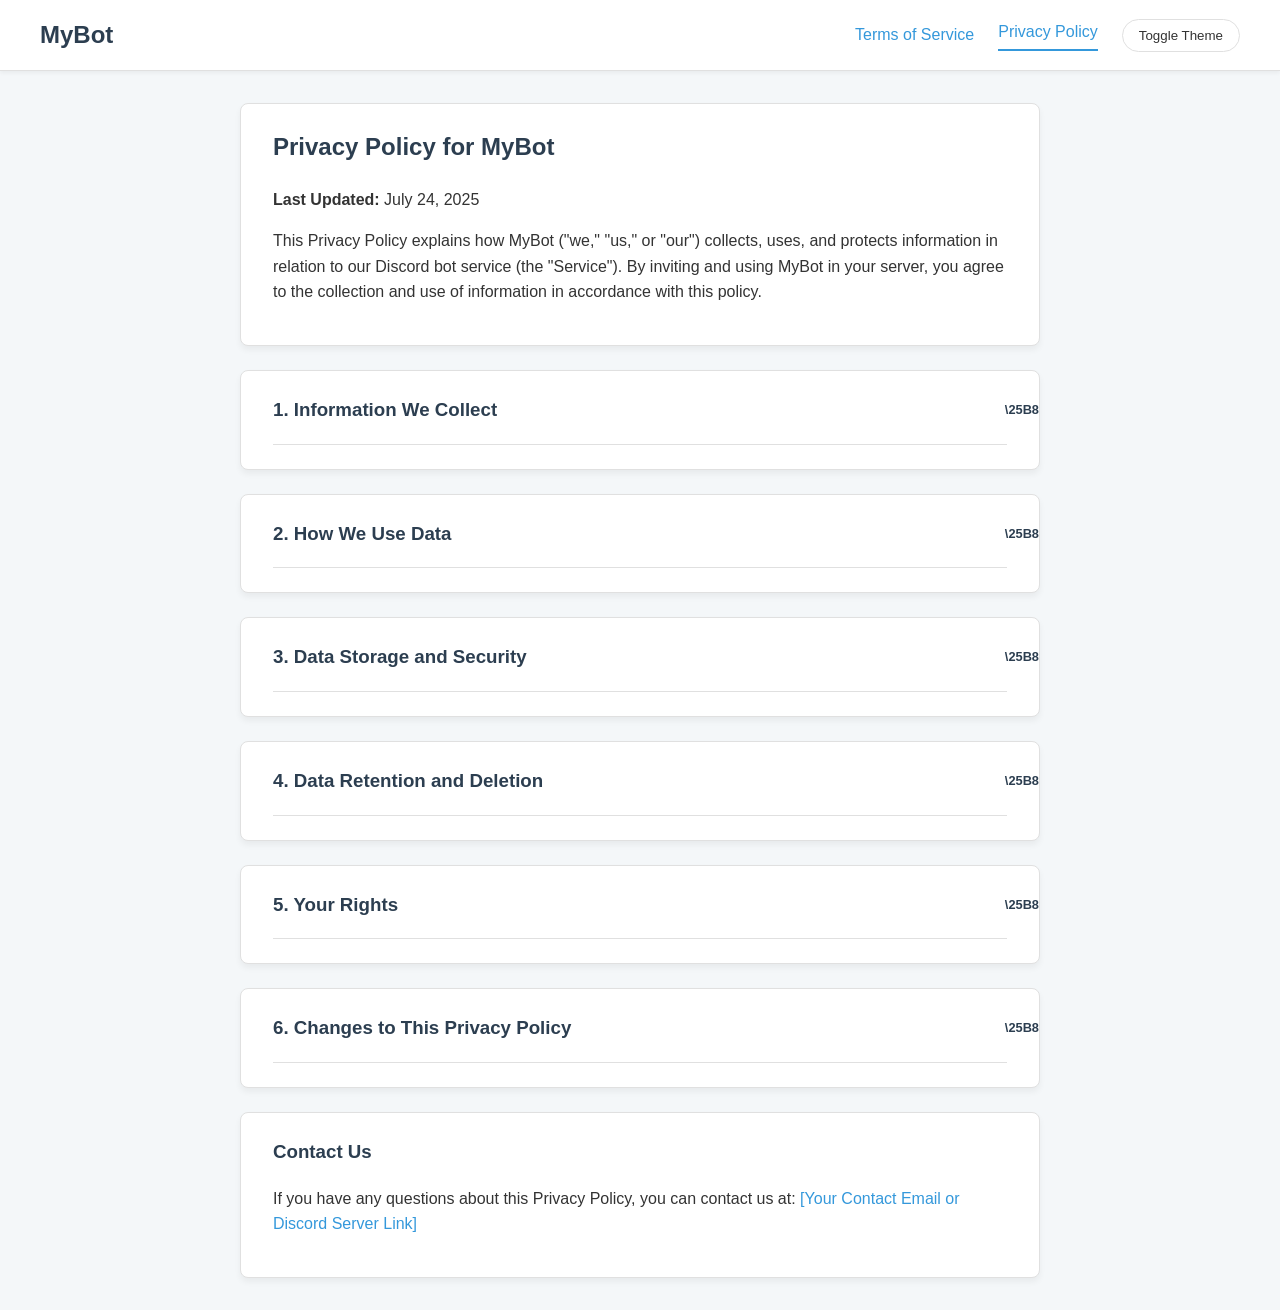
==== privacy.html @ 8f8d26e8 "Setup" ====
<!DOCTYPE html>
<html lang="en">
<head>
    <meta charset="UTF-8">
    <meta name="viewport" content="width=device-width, initial-scale=1.0">
    <title>Privacy Policy - MyBot</title>
    <link rel="stylesheet" href="style.css">
</head>
<body>
    <header>
        <nav>
            <h1>MyBot</h1>
            <div>
                <a href="terms.html">Terms of Service</a>
                <a href="privacy.html" class="active">Privacy Policy</a>
                <button id="theme-toggle">Toggle Theme</button>
            </div>
        </nav>
    </header>

    <main class="container">
        <section class="card">
            <h2>Privacy Policy for MyBot</h2>
            <p><strong>Last Updated:</strong> July 24, 2025</p>
            <p>This Privacy Policy explains how MyBot ("we," "us," or "our") collects, uses, and protects information in relation to our Discord bot service (the "Service"). By inviting and using MyBot in your server, you agree to the collection and use of information in accordance with this policy.</p>
        </section>

        <section class="card accordion">
            <h3 class="accordion-header">1. Information We Collect</h3>
            <div class="accordion-content">
                <p>Our bot is designed for functionality and transparency. We only collect data that is essential for its features, which primarily involves server-wide configurations set by administrators.</p>
                <h4>A. Server Configuration Data (Provided by Administrators)</h4>
                <p>When a server administrator configures MyBot, we collect and store the following:</p>
                <ul>
                    <li><strong>Guild (Server) ID:</strong> To associate configuration data with the correct Discord server.</li>
                    <li><strong>Channel IDs:</strong> To know which channels to send specific notifications to (e.g., stock updates, weather alerts, etc.).</li>
                    <li><strong>Role IDs:</strong> To correctly mention roles for ping notifications as configured by the server's staff.</li>
                </ul>
                <p>This data is strictly for the bot's core notification functionality and is only collected when explicitly provided through setup commands.</p>

                <h4>B. User Data</h4>
                <p><strong>MyBot does not collect or store any personal user data.</strong> We do not log user messages, track user activity, or store User IDs, usernames, or avatars. The Discord platform provides us with your User ID when you interact with a command, but we only use this temporarily to process that single command (e.g., to control a pagination menu) and never store it.</p>
            </div>
        </section>

        <section class="card accordion">
            <h3 class="accordion-header">2. How We Use Data</h3>
            <div class="accordion-content">
                <p>The data we collect is used exclusively to provide the Service:</p>
                <ul>
                    <li>To send game-related notifications to the channels you configure.</li>
                    <li>To mention the roles you specify for targeted alerts.</li>
                    <li>To respond to commands and provide the requested information (e.g., current game stock).</li>
                    <li>To troubleshoot issues and improve the bot's performance.</li>
                </ul>
            </div>
        </section>

        <section class="card accordion">
            <h3 class="accordion-header">3. Data Storage and Security</h3>
            <div class="accordion-content">
                <p>Server configuration data is stored in a secure database. We take reasonable measures to protect this information from unauthorized access, alteration, or destruction. We do not share this data with any third parties.</p>
            </div>
        </section>

        <section class="card accordion">
            <h3 class="accordion-header">4. Data Retention and Deletion</h3>
            <div class="accordion-content">
                <p>We retain server configuration data for as long as the bot remains in your Discord server and the configuration is active.</p>
                <p>You can remove your server's data at any time by:</p>
                <ul>
                    <li>Using the provided commands to unset or clear channel/role configurations.</li>
                    <li>Removing (kicking) MyBot from your server, which will make your data inaccessible and subject to deletion.</li>
                </ul>
            </div>
        </section>

        <section class="card accordion">
            <h3 class="accordion-header">5. Your Rights</h3>
            <div class="accordion-content">
                <p>As a server administrator, you have the right to access, modify, and delete your server's configuration data through the bot's commands. You also have the right to remove the bot from your server at any time.</p>
            </div>
        </section>

        <section class="card accordion">
            <h3 class="accordion-header">6. Changes to This Privacy Policy</h3>
            <div class="accordion-content">
                <p>We may update our Privacy Policy from time to time. We will notify you of any changes by posting the new Privacy Policy on this page. You are advised to review this Privacy Policy periodically for any changes.</p>
            </div>
        </section>

        <section class="card">
            <h3>Contact Us</h3>
            <p>If you have any questions about this Privacy Policy, you can contact us at: <a href="[Your Contact Email or Discord Server Link]">[Your Contact Email or Discord Server Link]</a></p>
        </section>
    </main>
    <script src="script.js"></script>
</body>
</html>
---- style.css ----
/* --- Basic Setup & Variables --- */
:root {
    --bg-color: #f4f7f9;
    --card-bg-color: #ffffff;
    --text-color: #333333;
    --header-color: #2c3e50;
    --accent-color: #3498db;
    --accent-color-hover: #2980b9;
    --border-color: #e0e0e0;
}

body.dark-mode {
    --bg-color: #1a1a1a;
    --card-bg-color: #2c2c2c;
    --text-color: #e0e0e0;
    --header-color: #ffffff;
    --accent-color: #5dade2;
    --accent-color-hover: #85c1e9;
    --border-color: #444444;
}

/* --- General Styles --- */
body {
    background-color: var(--bg-color);
    color: var(--text-color);
    font-family: -apple-system, BlinkMacSystemFont, "Segoe UI", Roboto, Helvetica, Arial, sans-serif;
    line-height: 1.6;
    margin: 0;
    transition: background-color 0.3s, color 0.3s;
}

.container {
    max-width: 800px;
    margin: 2rem auto;
    padding: 0 1rem;
}

a {
    color: var(--accent-color);
    text-decoration: none;
    transition: color 0.2s;
}

a:hover {
    color: var(--accent-color-hover);
    text-decoration: underline;
}

h1, h2, h3 {
    color: var(--header-color);
    margin-top: 0;
}

/* --- Header & Navigation --- */
header {
    background-color: var(--card-bg-color);
    border-bottom: 1px solid var(--border-color);
    padding: 1rem 2rem;
    box-shadow: 0 2px 4px rgba(0, 0, 0, 0.05);
    position: sticky;
    top: 0;
    z-index: 100;
}

nav {
    display: flex;
    justify-content: space-between;
    align-items: center;
    max-width: 1200px;
    margin: 0 auto;
}

nav h1 {
    font-size: 1.5rem;
    margin: 0;
}

nav div {
    display: flex;
    align-items: center;
    gap: 1.5rem;
}

nav a {
    font-weight: 500;
    font-size: 1rem;
    text-decoration: none;
}

nav a.active {
    color: var(--accent-color);
    border-bottom: 2px solid var(--accent-color);
    padding-bottom: 4px;
}

#theme-toggle {
    background: none;
    border: 1px solid var(--border-color);
    color: var(--text-color);
    padding: 0.5rem 1rem;
    border-radius: 20px;
    cursor: pointer;
    transition: background-color 0.2s, color 0.2s;
}

#theme-toggle:hover {
    background-color: var(--accent-color);
    color: white;
    border-color: var(--accent-color);
}

/* --- Card Styles --- */
.card {
    background-color: var(--card-bg-color);
    border: 1px solid var(--border-color);
    border-radius: 8px;
    padding: 1.5rem 2rem;
    margin-bottom: 1.5rem;
    box-shadow: 0 4px 6px rgba(0, 0, 0, 0.05);
    transition: box-shadow 0.3s, transform 0.3s;
}

.card:hover {
    transform: translateY(-2px);
    box-shadow: 0 6px 12px rgba(0, 0, 0, 0.08);
}

/* --- Accordion Styles --- */
.accordion-header {
    cursor: pointer;
    width: 100%;
    text-align: left;
    outline: none;
    transition: background-color 0.3s;
    position: relative;
    padding-right: 2rem; /* Space for the icon */
}

.accordion-header::after {
    content: '\\25B8'; /* Right-pointing triangle */
    font-size: 0.8rem;
    position: absolute;
    right: 0;
    top: 50%;
    transform: translateY(-50%) rotate(0deg);
    transition: transform 0.3s ease;
}

.accordion-header.active::after {
    transform: translateY(-50%) rotate(90deg);
}

.accordion-content {
    max-height: 0;
    overflow: hidden;
    transition: max-height 0.4s ease-out;
    padding-top: 0;
    border-top: 1px solid var(--border-color);
    margin-top: 1rem;
}

.accordion-header.active + .accordion-content {
    padding-top: 1rem;
}

.accordion-content ul {
    padding-left: 20px;
}

.accordion-content li {
    margin-bottom: 0.5rem;
}
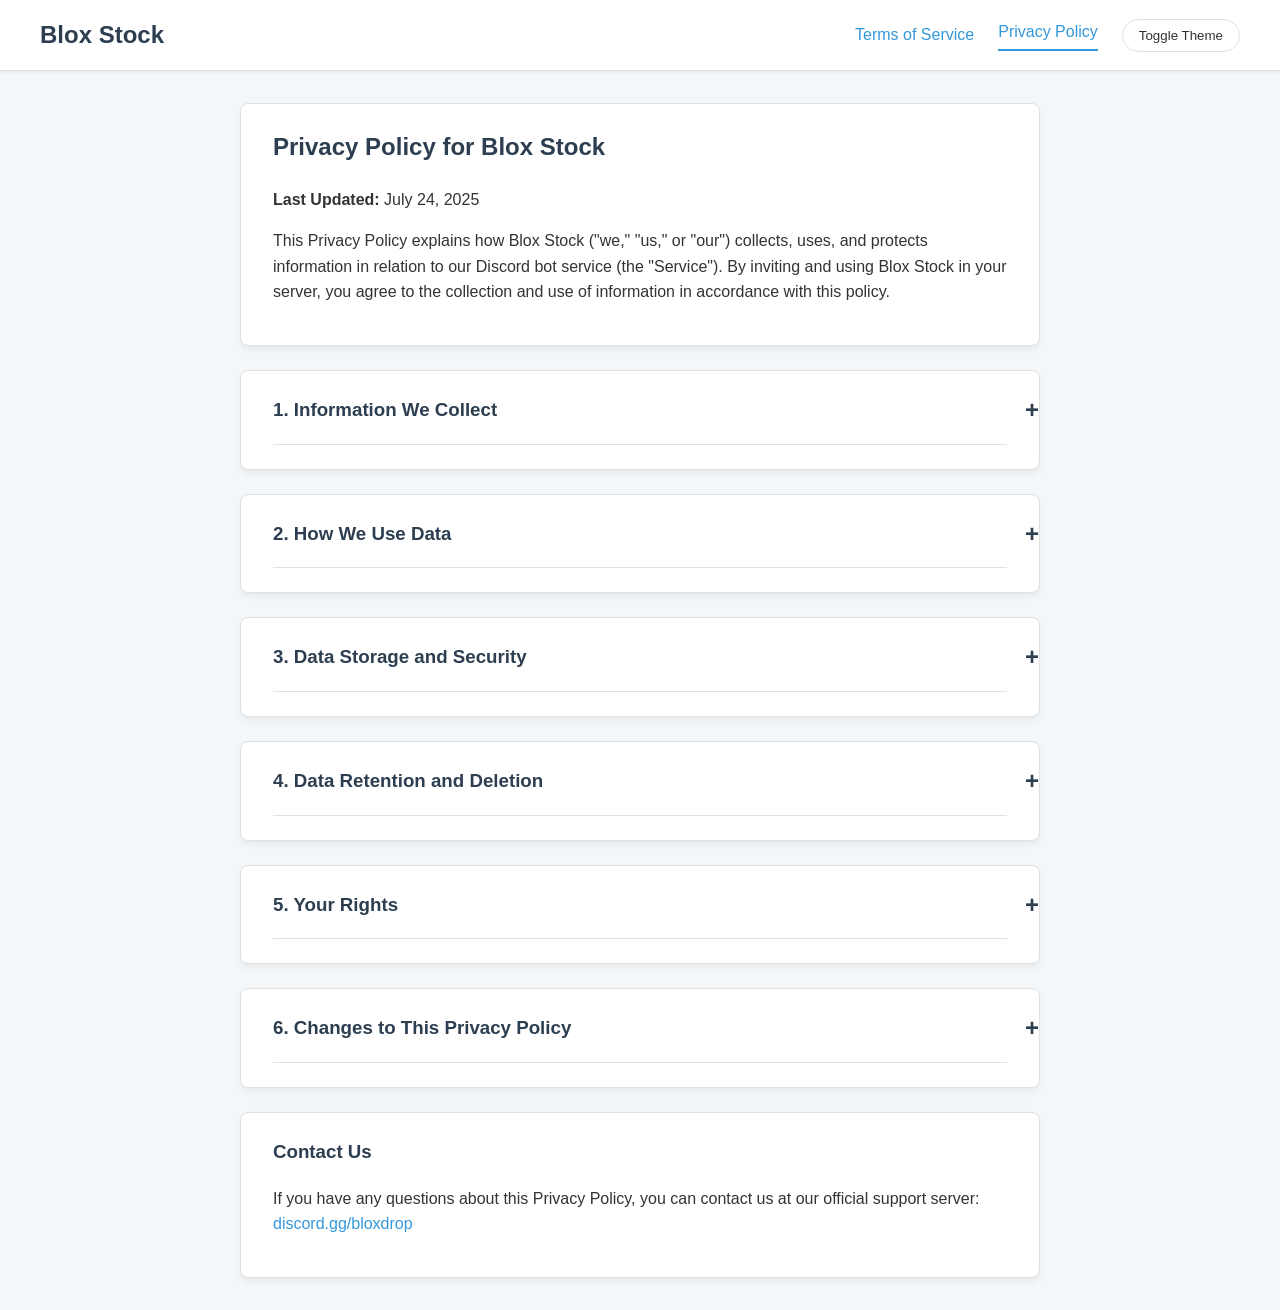
==== commit 4554c619: "ad" ====
--- a/privacy.html
+++ b/privacy.html
@@ -3,13 +3,13 @@
 <head>
     <meta charset="UTF-8">
     <meta name="viewport" content="width=device-width, initial-scale=1.0">
-    <title>Privacy Policy - MyBot</title>
+    <title>Privacy Policy - Blox Stock</title>
     <link rel="stylesheet" href="style.css">
 </head>
 <body>
     <header>
         <nav>
-            <h1>MyBot</h1>
+            <h1>Blox Stock</h1>
             <div>
                 <a href="terms.html">Terms of Service</a>
                 <a href="privacy.html" class="active">Privacy Policy</a>
@@ -20,9 +20,9 @@
 
     <main class="container">
         <section class="card">
-            <h2>Privacy Policy for MyBot</h2>
+            <h2>Privacy Policy for Blox Stock</h2>
             <p><strong>Last Updated:</strong> July 24, 2025</p>
-            <p>This Privacy Policy explains how MyBot ("we," "us," or "our") collects, uses, and protects information in relation to our Discord bot service (the "Service"). By inviting and using MyBot in your server, you agree to the collection and use of information in accordance with this policy.</p>
+            <p>This Privacy Policy explains how Blox Stock ("we," "us," or "our") collects, uses, and protects information in relation to our Discord bot service (the "Service"). By inviting and using Blox Stock in your server, you agree to the collection and use of information in accordance with this policy.</p>
         </section>
 
         <section class="card accordion">
@@ -30,7 +30,7 @@
             <div class="accordion-content">
                 <p>Our bot is designed for functionality and transparency. We only collect data that is essential for its features, which primarily involves server-wide configurations set by administrators.</p>
                 <h4>A. Server Configuration Data (Provided by Administrators)</h4>
-                <p>When a server administrator configures MyBot, we collect and store the following:</p>
+                <p>When a server administrator configures Blox Stock, we collect and store the following:</p>
                 <ul>
                     <li><strong>Guild (Server) ID:</strong> To associate configuration data with the correct Discord server.</li>
                     <li><strong>Channel IDs:</strong> To know which channels to send specific notifications to (e.g., stock updates, weather alerts, etc.).</li>
@@ -39,7 +39,7 @@
                 <p>This data is strictly for the bot's core notification functionality and is only collected when explicitly provided through setup commands.</p>
 
                 <h4>B. User Data</h4>
-                <p><strong>MyBot does not collect or store any personal user data.</strong> We do not log user messages, track user activity, or store User IDs, usernames, or avatars. The Discord platform provides us with your User ID when you interact with a command, but we only use this temporarily to process that single command (e.g., to control a pagination menu) and never store it.</p>
+                <p><strong>Blox Stock does not collect or store any personal user data.</strong> We do not log user messages, track user activity, or store User IDs, usernames, or avatars. The Discord platform provides us with your User ID when you interact with a command, but we only use this temporarily to process that single command (e.g., to control a pagination menu) and never store it.</p>
             </div>
         </section>
 
@@ -70,7 +70,7 @@
                 <p>You can remove your server's data at any time by:</p>
                 <ul>
                     <li>Using the provided commands to unset or clear channel/role configurations.</li>
-                    <li>Removing (kicking) MyBot from your server, which will make your data inaccessible and subject to deletion.</li>
+                    <li>Removing (kicking) Blox Stock from your server, which will make your data inaccessible and subject to deletion.</li>
                 </ul>
             </div>
         </section>
@@ -91,7 +91,7 @@
 
         <section class="card">
             <h3>Contact Us</h3>
-            <p>If you have any questions about this Privacy Policy, you can contact us at: <a href="[Your Contact Email or Discord Server Link]">[Your Contact Email or Discord Server Link]</a></p>
+            <p>If you have any questions about this Privacy Policy, you can contact us at our official support server: <a href="https://discord.gg/bloxdrop" target="_blank">discord.gg/bloxdrop</a></p>
         </section>
     </main>
     <script src="script.js"></script>
--- a/style.css
+++ b/style.css
@@ -125,7 +125,7 @@
     box-shadow: 0 6px 12px rgba(0, 0, 0, 0.08);
 }
 
-/* --- Accordion Styles --- */
+/* --- Accordion Styles (FIXED) --- */
 .accordion-header {
     cursor: pointer;
     width: 100%;
@@ -133,21 +133,22 @@
     outline: none;
     transition: background-color 0.3s;
     position: relative;
-    padding-right: 2rem; /* Space for the icon */
+    padding-right: 2rem;
 }
 
 .accordion-header::after {
-    content: '\\25B8'; /* Right-pointing triangle */
-    font-size: 0.8rem;
+    content: '+'; /* Use a simple plus sign */
+    font-size: 1.5rem;
+    font-weight: bold;
     position: absolute;
     right: 0;
     top: 50%;
-    transform: translateY(-50%) rotate(0deg);
+    transform: translateY(-50%);
     transition: transform 0.3s ease;
 }
 
 .accordion-header.active::after {
-    transform: translateY(-50%) rotate(90deg);
+    content: '–'; /* Use an en-dash for the minus sign */
 }
 
 .accordion-content {
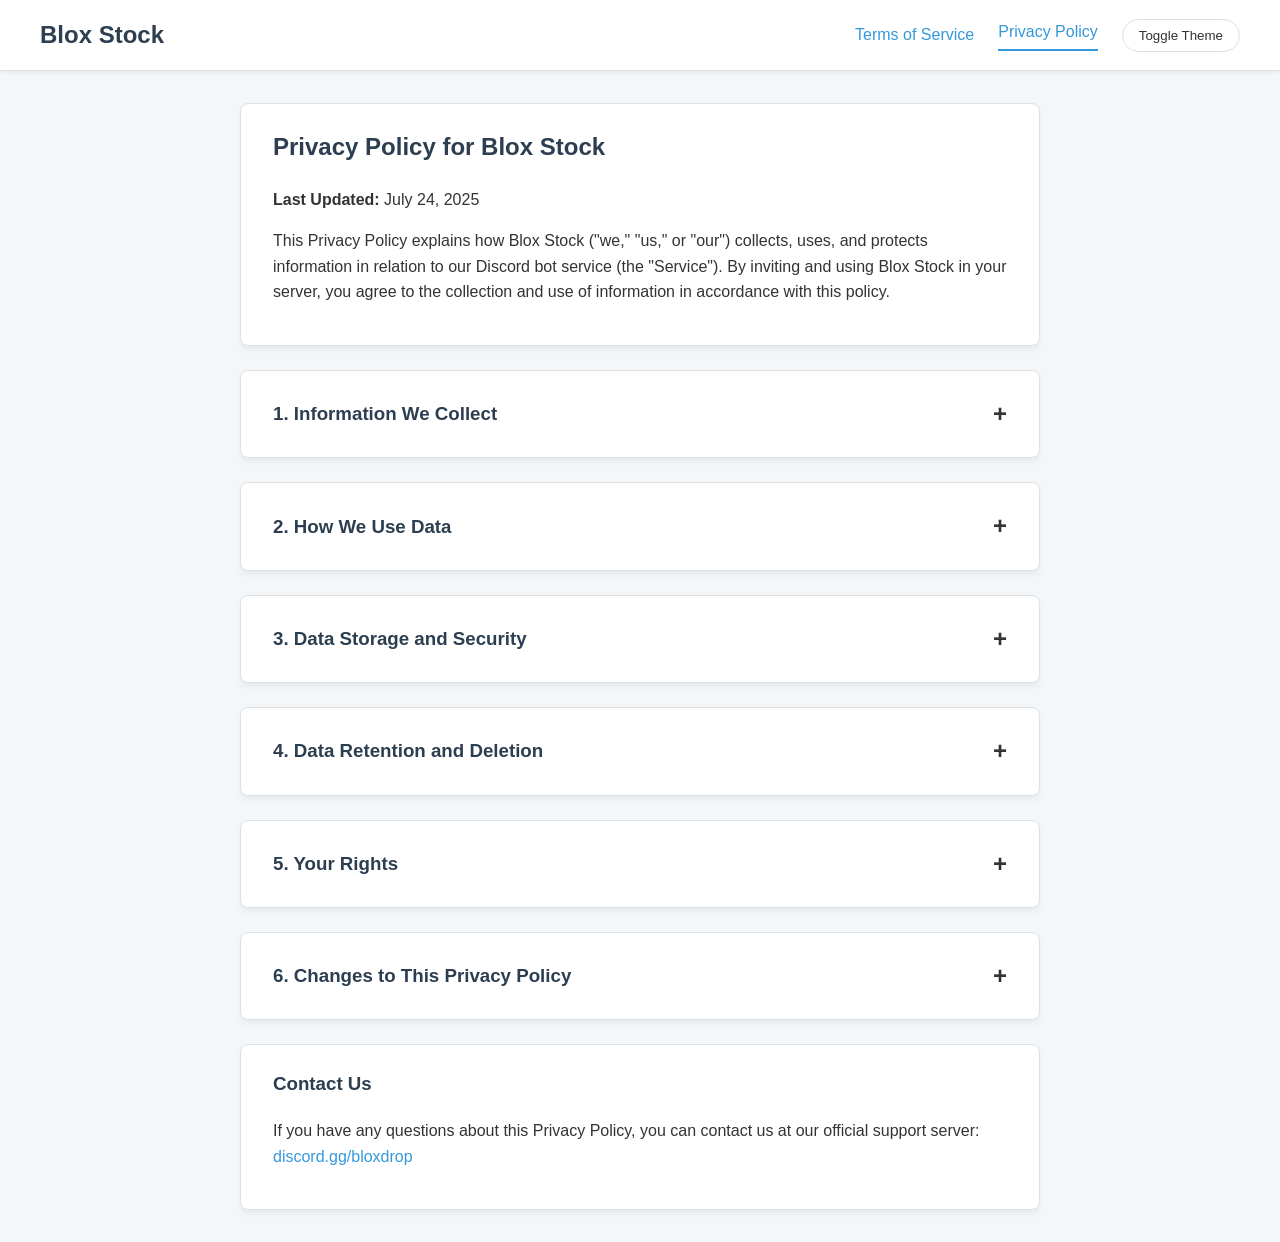
==== commit 02eabe1c: "the" ====
--- a/privacy.html
+++ b/privacy.html
@@ -36,10 +36,11 @@
                     <li><strong>Channel IDs:</strong> To know which channels to send specific notifications to (e.g., stock updates, weather alerts, etc.).</li>
                     <li><strong>Role IDs:</strong> To correctly mention roles for ping notifications as configured by the server's staff.</li>
                 </ul>
-                <p>This data is strictly for the bot's core notification functionality and is only collected when explicitly provided through setup commands.</p>
-
-                <h4>B. User Data</h4>
-                <p><strong>Blox Stock does not collect or store any personal user data.</strong> We do not log user messages, track user activity, or store User IDs, usernames, or avatars. The Discord platform provides us with your User ID when you interact with a command, but we only use this temporarily to process that single command (e.g., to control a pagination menu) and never store it.</p>
+                
+                <!-- === REVISED SECTION === -->
+                <h4>B. User Data and Message Content</h4>
+                <p><strong>No Message Content is Read or Stored.</strong> The bot is designed with privacy as a core principle. It does not have the permissions or the logic to read, log, or store the content of user messages in your server. Its functionality is limited to responding to specific slash commands (`/`) initiated by a user.</p>
+                <p>We do not permanently store any personal user data, such as User IDs, usernames, or avatars. A User ID may be temporarily used to manage interactive components like a pagination menu, but it is discarded once the interaction is complete.</p>
             </div>
         </section>
 
@@ -50,7 +51,7 @@
                 <ul>
                     <li>To send game-related notifications to the channels you configure.</li>
                     <li>To mention the roles you specify for targeted alerts.</li>
-                    <li>To respond to commands and provide the requested information (e.g., current game stock).</li>
+                    <li>To respond to slash commands and provide the requested information (e.g., current game stock).</li>
                     <li>To troubleshoot issues and improve the bot's performance.</li>
                 </ul>
             </div>
@@ -86,7 +87,7 @@
             <h3 class="accordion-header">6. Changes to This Privacy Policy</h3>
             <div class="accordion-content">
                 <p>We may update our Privacy Policy from time to time. We will notify you of any changes by posting the new Privacy Policy on this page. You are advised to review this Privacy Policy periodically for any changes.</p>
-            </div>
+            </section>
         </section>
 
         <section class="card">
--- a/style.css
+++ b/style.css
@@ -125,47 +125,46 @@
     box-shadow: 0 6px 12px rgba(0, 0, 0, 0.08);
 }
 
-/* --- Accordion Styles (FIXED) --- */
+/* --- Accordion Styles (FINAL FLEXBOX FIX) --- */
 .accordion-header {
     cursor: pointer;
     width: 100%;
-    text-align: left;
     outline: none;
-    transition: background-color 0.3s;
-    position: relative;
-    padding-right: 2rem;
+    margin: 0;
+    /* Flexbox layout for perfect alignment */
+    display: flex;
+    justify-content: space-between;
+    align-items: center;
 }
 
 .accordion-header::after {
-    content: '+'; /* Use a simple plus sign */
+    content: '+';
     font-size: 1.5rem;
     font-weight: bold;
-    position: absolute;
-    right: 0;
-    top: 50%;
-    transform: translateY(-50%);
-    transition: transform 0.3s ease;
+    color: var(--text-color);
+    /* Flexbox handles the alignment, so we just need minimal styling */
+    padding-left: 1rem; /* Adds a bit of space between text and icon */
 }
 
 .accordion-header.active::after {
-    content: '–'; /* Use an en-dash for the minus sign */
+    content: '–';
 }
 
 .accordion-content {
     max-height: 0;
     overflow: hidden;
     transition: max-height 0.4s ease-out;
-    padding-top: 0;
-    border-top: 1px solid var(--border-color);
-    margin-top: 1rem;
 }
 
 .accordion-header.active + .accordion-content {
+    border-top: 1px solid var(--border-color);
+    margin-top: 1rem;
     padding-top: 1rem;
 }
 
 .accordion-content ul {
     padding-left: 20px;
+    margin: 0;
 }
 
 .accordion-content li {
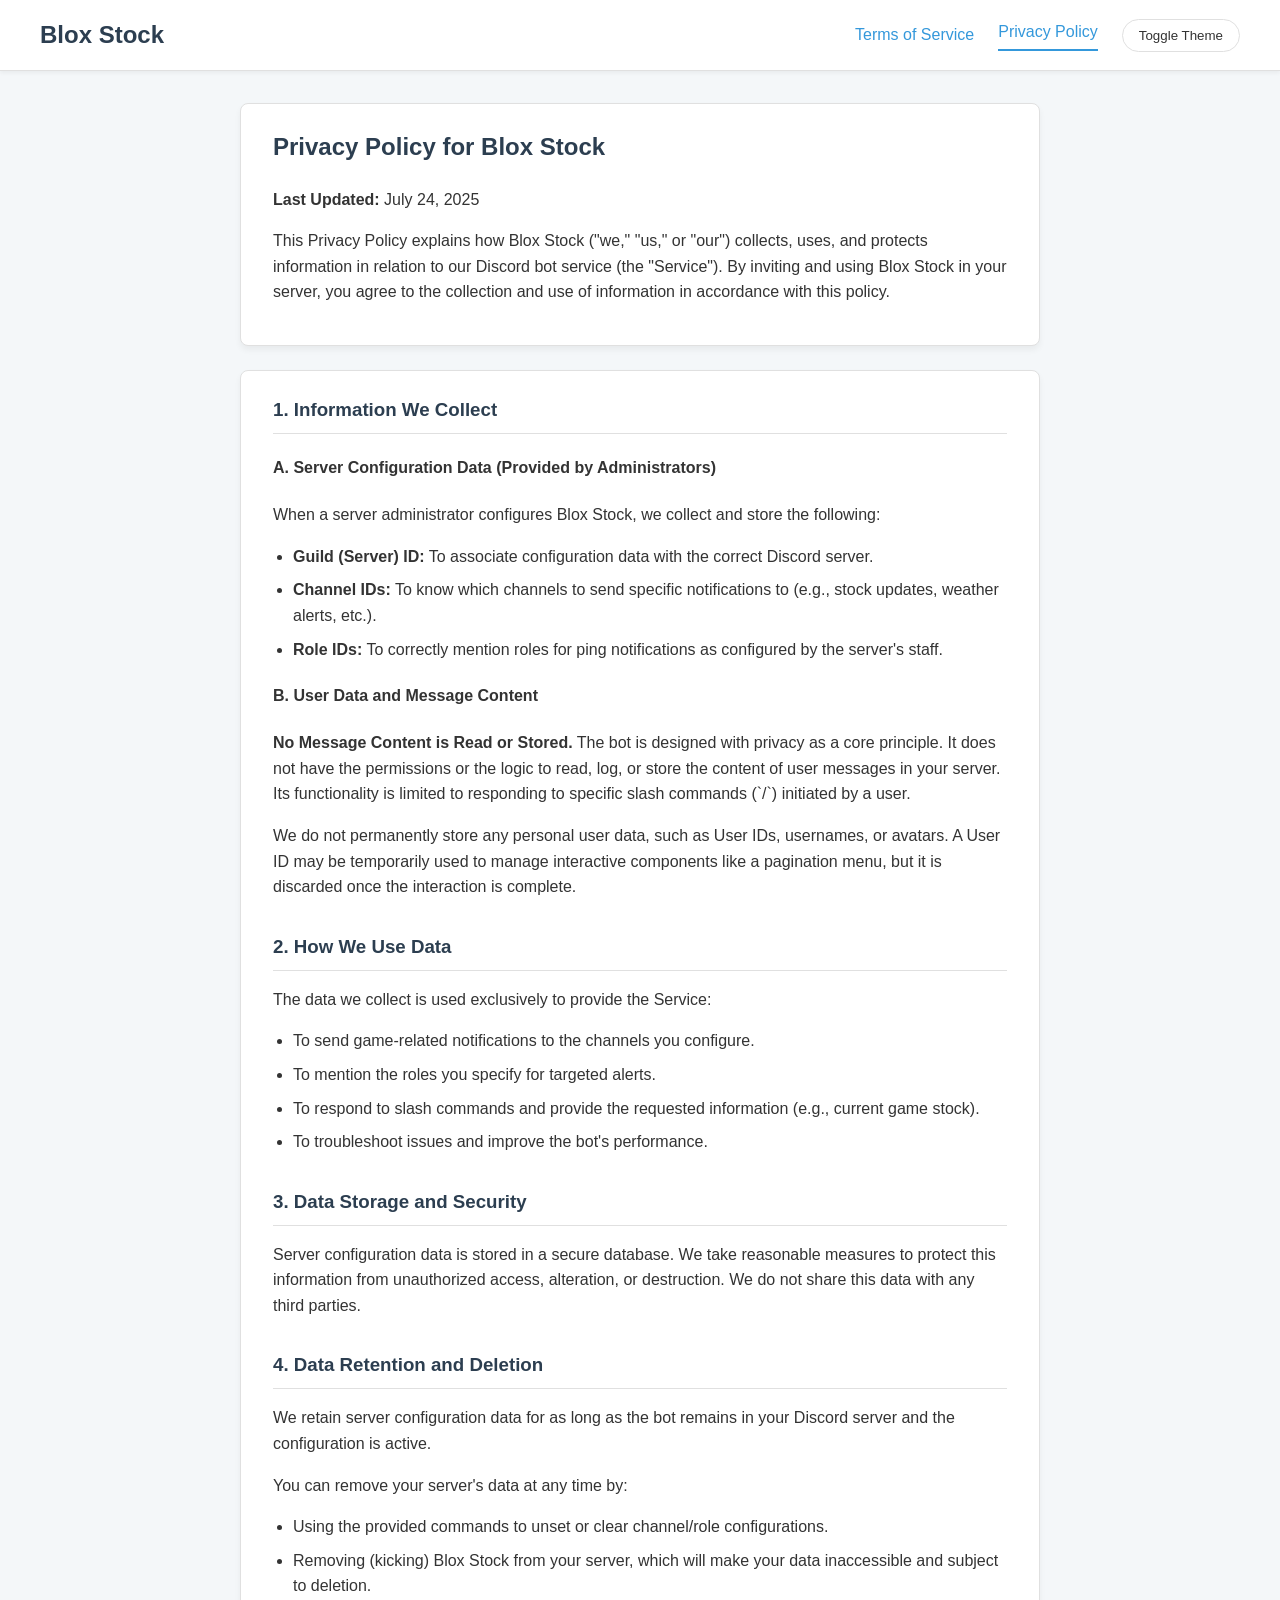
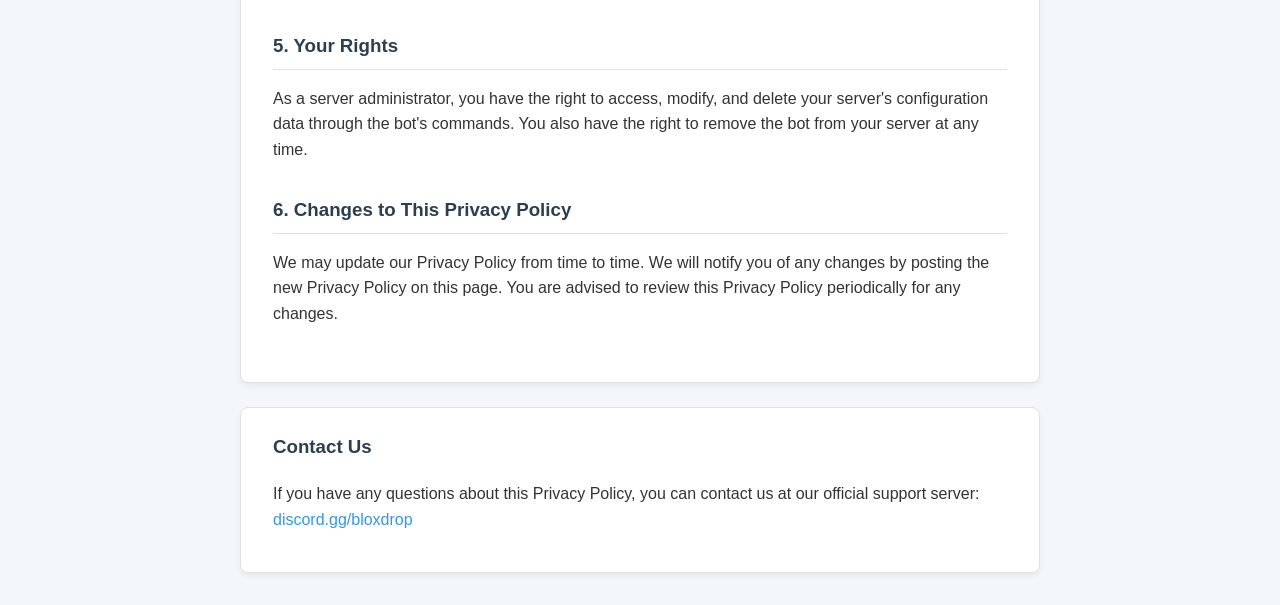
==== commit d0f50672: "asd" ====
--- a/privacy.html
+++ b/privacy.html
@@ -25,10 +25,9 @@
             <p>This Privacy Policy explains how Blox Stock ("we," "us," or "our") collects, uses, and protects information in relation to our Discord bot service (the "Service"). By inviting and using Blox Stock in your server, you agree to the collection and use of information in accordance with this policy.</p>
         </section>
 
-        <section class="card accordion">
-            <h3 class="accordion-header">1. Information We Collect</h3>
-            <div class="accordion-content">
-                <p>Our bot is designed for functionality and transparency. We only collect data that is essential for its features, which primarily involves server-wide configurations set by administrators.</p>
+        <div class="card">
+            <section class="content-section">
+                <h3>1. Information We Collect</h3>
                 <h4>A. Server Configuration Data (Provided by Administrators)</h4>
                 <p>When a server administrator configures Blox Stock, we collect and store the following:</p>
                 <ul>
@@ -37,16 +36,13 @@
                     <li><strong>Role IDs:</strong> To correctly mention roles for ping notifications as configured by the server's staff.</li>
                 </ul>
                 
-                <!-- === REVISED SECTION === -->
                 <h4>B. User Data and Message Content</h4>
                 <p><strong>No Message Content is Read or Stored.</strong> The bot is designed with privacy as a core principle. It does not have the permissions or the logic to read, log, or store the content of user messages in your server. Its functionality is limited to responding to specific slash commands (`/`) initiated by a user.</p>
                 <p>We do not permanently store any personal user data, such as User IDs, usernames, or avatars. A User ID may be temporarily used to manage interactive components like a pagination menu, but it is discarded once the interaction is complete.</p>
-            </div>
-        </section>
+            </section>
 
-        <section class="card accordion">
-            <h3 class="accordion-header">2. How We Use Data</h3>
-            <div class="accordion-content">
+            <section class="content-section">
+                <h3>2. How We Use Data</h3>
                 <p>The data we collect is used exclusively to provide the Service:</p>
                 <ul>
                     <li>To send game-related notifications to the channels you configure.</li>
@@ -54,41 +50,33 @@
                     <li>To respond to slash commands and provide the requested information (e.g., current game stock).</li>
                     <li>To troubleshoot issues and improve the bot's performance.</li>
                 </ul>
-            </div>
-        </section>
+            </section>
 
-        <section class="card accordion">
-            <h3 class="accordion-header">3. Data Storage and Security</h3>
-            <div class="accordion-content">
+            <section class="content-section">
+                <h3>3. Data Storage and Security</h3>
                 <p>Server configuration data is stored in a secure database. We take reasonable measures to protect this information from unauthorized access, alteration, or destruction. We do not share this data with any third parties.</p>
-            </div>
-        </section>
+            </section>
 
-        <section class="card accordion">
-            <h3 class="accordion-header">4. Data Retention and Deletion</h3>
-            <div class="accordion-content">
+            <section class="content-section">
+                <h3>4. Data Retention and Deletion</h3>
                 <p>We retain server configuration data for as long as the bot remains in your Discord server and the configuration is active.</p>
                 <p>You can remove your server's data at any time by:</p>
                 <ul>
                     <li>Using the provided commands to unset or clear channel/role configurations.</li>
                     <li>Removing (kicking) Blox Stock from your server, which will make your data inaccessible and subject to deletion.</li>
                 </ul>
-            </div>
-        </section>
+            </section>
 
-        <section class="card accordion">
-            <h3 class="accordion-header">5. Your Rights</h3>
-            <div class="accordion-content">
+            <section class="content-section">
+                <h3>5. Your Rights</h3>
                 <p>As a server administrator, you have the right to access, modify, and delete your server's configuration data through the bot's commands. You also have the right to remove the bot from your server at any time.</p>
-            </div>
-        </section>
+            </section>
 
-        <section class="card accordion">
-            <h3 class="accordion-header">6. Changes to This Privacy Policy</h3>
-            <div class="accordion-content">
+            <section class="content-section">
+                <h3>6. Changes to This Privacy Policy</h3>
                 <p>We may update our Privacy Policy from time to time. We will notify you of any changes by posting the new Privacy Policy on this page. You are advised to review this Privacy Policy periodically for any changes.</p>
             </section>
-        </section>
+        </div>
 
         <section class="card">
             <h3>Contact Us</h3>
--- a/style.css
+++ b/style.css
@@ -109,7 +109,7 @@
     border-color: var(--accent-color);
 }
 
-/* --- Card Styles --- */
+/* --- Card & Content Styles --- */
 .card {
     background-color: var(--card-bg-color);
     border: 1px solid var(--border-color);
@@ -117,56 +117,24 @@
     padding: 1.5rem 2rem;
     margin-bottom: 1.5rem;
     box-shadow: 0 4px 6px rgba(0, 0, 0, 0.05);
-    transition: box-shadow 0.3s, transform 0.3s;
 }
 
-.card:hover {
-    transform: translateY(-2px);
-    box-shadow: 0 6px 12px rgba(0, 0, 0, 0.08);
+.content-section {
+    /* Replaces the old accordion structure */
+    margin-bottom: 2rem; /* Adds space between sections */
 }
 
-/* --- Accordion Styles (FINAL FLEXBOX FIX) --- */
-.accordion-header {
-    cursor: pointer;
-    width: 100%;
-    outline: none;
-    margin: 0;
-    /* Flexbox layout for perfect alignment */
-    display: flex;
-    justify-content: space-between;
-    align-items: center;
+.content-section h3 {
+    margin-bottom: 1rem;
+    padding-bottom: 0.5rem;
+    border-bottom: 1px solid var(--border-color); /* Separates header from content */
 }
 
-.accordion-header::after {
-    content: '+';
-    font-size: 1.5rem;
-    font-weight: bold;
-    color: var(--text-color);
-    /* Flexbox handles the alignment, so we just need minimal styling */
-    padding-left: 1rem; /* Adds a bit of space between text and icon */
+.content-section ul {
+    padding-left: 20px;
+    margin: 1rem 0;
 }
 
-.accordion-header.active::after {
-    content: '–';
-}
-
-.accordion-content {
-    max-height: 0;
-    overflow: hidden;
-    transition: max-height 0.4s ease-out;
-}
-
-.accordion-header.active + .accordion-content {
-    border-top: 1px solid var(--border-color);
-    margin-top: 1rem;
-    padding-top: 1rem;
-}
-
-.accordion-content ul {
-    padding-left: 20px;
-    margin: 0;
-}
-
-.accordion-content li {
+.content-section li {
     margin-bottom: 0.5rem;
 }
